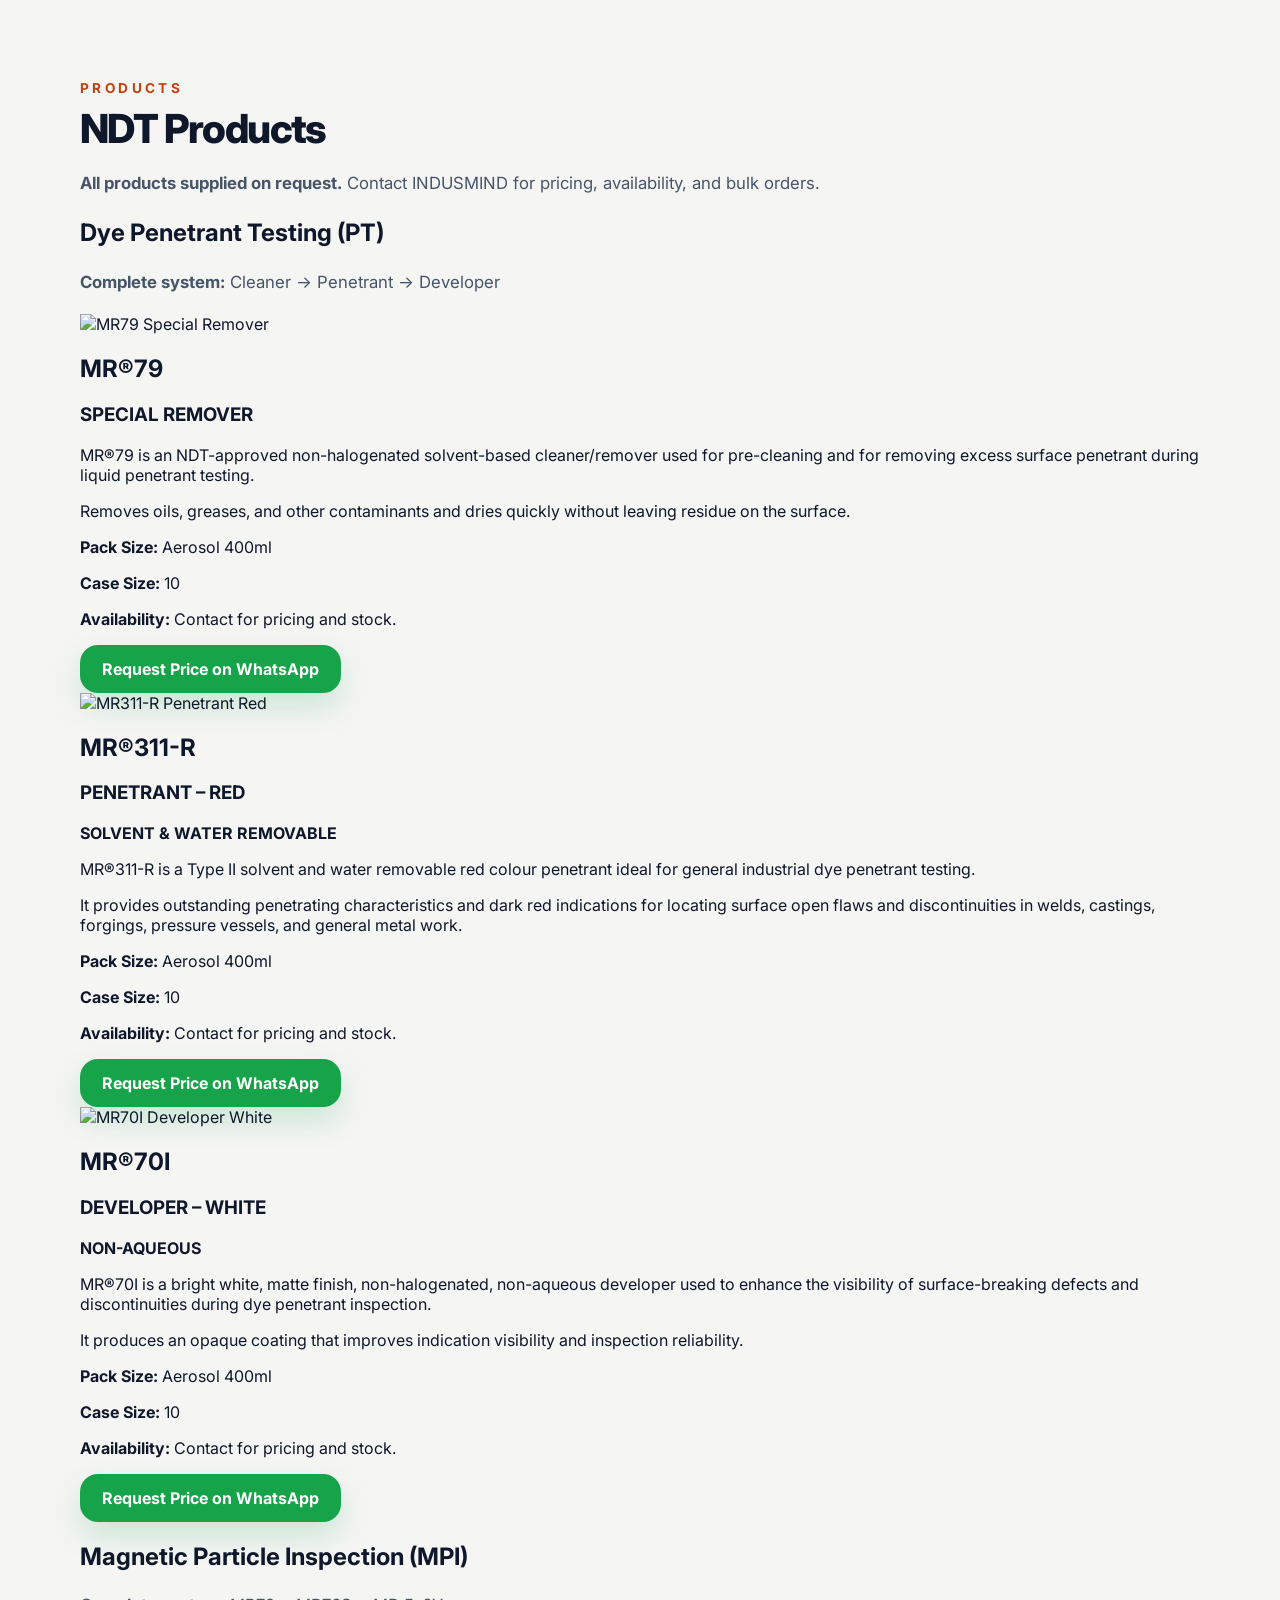
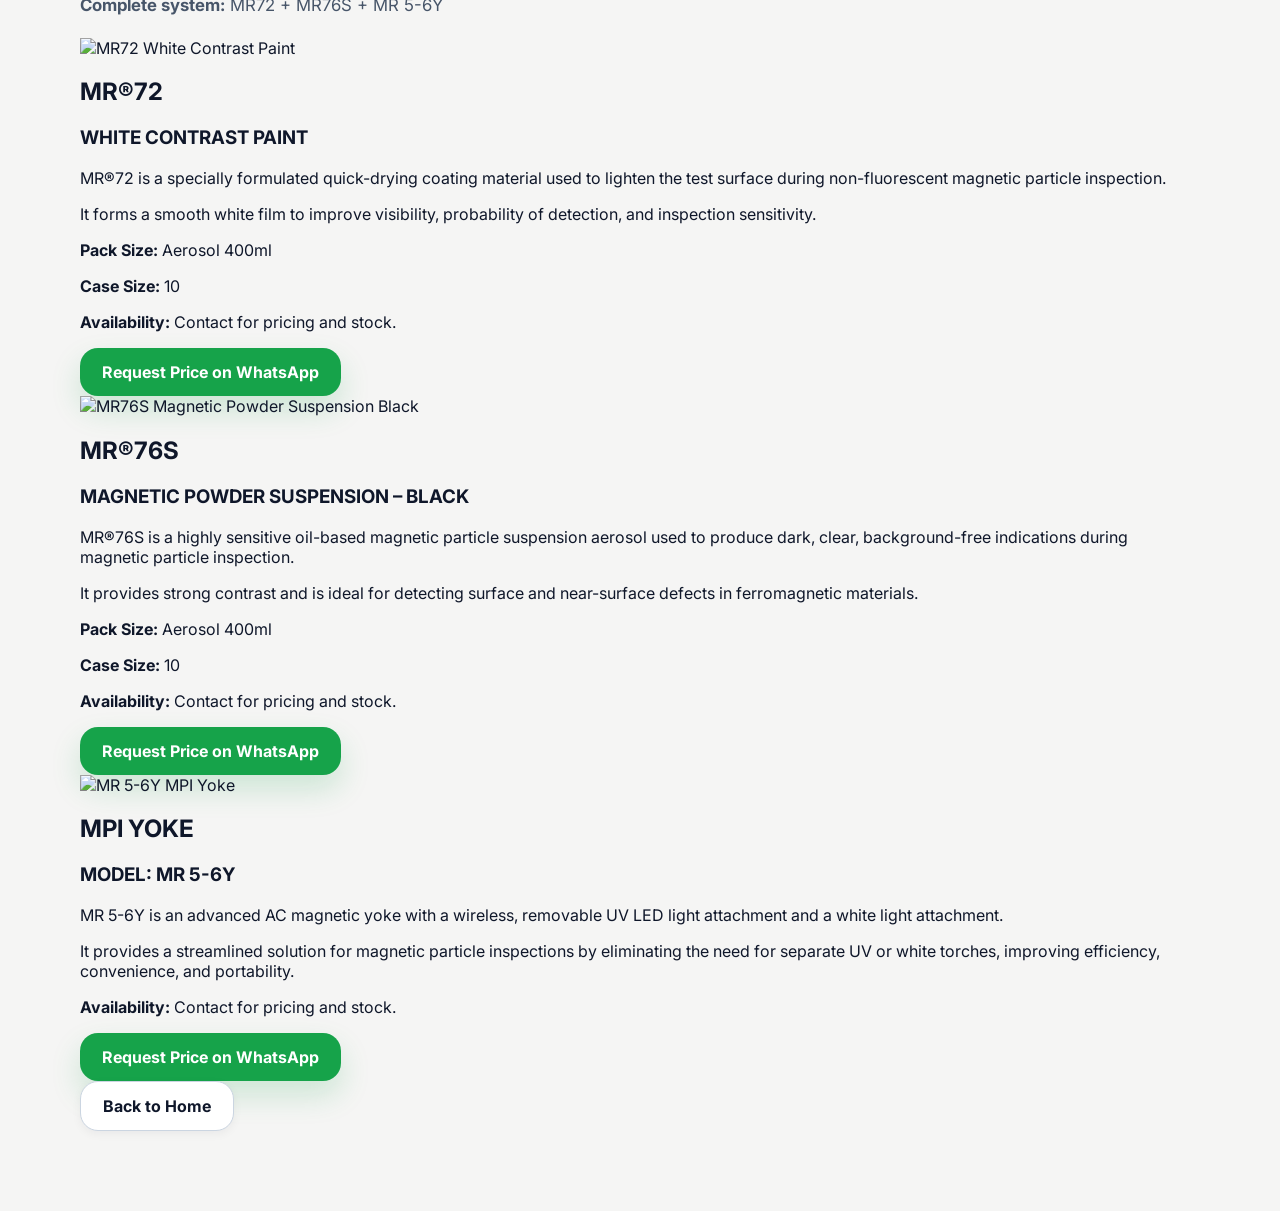
==== ndt.html @ 5190cdd2 "Create ndt.html" ====
<!DOCTYPE html>
<html lang="en">
<head>
  <meta charset="UTF-8">
  <meta name="viewport" content="width=device-width, initial-scale=1.0" />
  <title>NDT Products – INDUSMIND</title>
  <link rel="preconnect" href="https://fonts.googleapis.com">
  <link rel="preconnect" href="https://fonts.gstatic.com" crossorigin>
  <link href="https://fonts.googleapis.com/css2?family=Inter:wght@400;500;600;700;800;900&display=swap" rel="stylesheet">
  <link rel="stylesheet" href="styles.css">
</head>
<body>
  <main class="section">
    <div class="container ndt-page">
      <p class="section-label">Products</p>
      <h1 class="section-title">NDT Products</h1>
      <p class="section-text"><strong>All products supplied on request.</strong> Contact INDUSMIND for pricing, availability, and bulk orders.</p>

      <h2 class="ndt-heading">Dye Penetrant Testing (PT)</h2>
      <p class="section-text"><strong>Complete system:</strong> Cleaner → Penetrant → Developer</p>

      <article class="product-detail">
        <img src="images/mr79.jpg" alt="MR79 Special Remover">
        <div class="product-info">
          <h2>MR®79</h2>
          <h3>SPECIAL REMOVER</h3>
          <p>MR®79 is an NDT-approved non-halogenated solvent-based cleaner/remover used for pre-cleaning and for removing excess surface penetrant during liquid penetrant testing.</p>
          <p>Removes oils, greases, and other contaminants and dries quickly without leaving residue on the surface.</p>
          <p><strong>Pack Size:</strong> Aerosol 400ml</p>
          <p><strong>Case Size:</strong> 10</p>
          <p><strong>Availability:</strong> Contact for pricing and stock.</p>
          <a class="btn btn-whatsapp" href="https://wa.me/27761505173?text=Hi%20I%20want%20a%20quote%20for%20MR79">Request Price on WhatsApp</a>
        </div>
      </article>

      <article class="product-detail">
        <img src="images/mr311-r.jpg" alt="MR311-R Penetrant Red">
        <div class="product-info">
          <h2>MR®311-R</h2>
          <h3>PENETRANT – RED</h3>
          <p><strong>SOLVENT & WATER REMOVABLE</strong></p>
          <p>MR®311-R is a Type II solvent and water removable red colour penetrant ideal for general industrial dye penetrant testing.</p>
          <p>It provides outstanding penetrating characteristics and dark red indications for locating surface open flaws and discontinuities in welds, castings, forgings, pressure vessels, and general metal work.</p>
          <p><strong>Pack Size:</strong> Aerosol 400ml</p>
          <p><strong>Case Size:</strong> 10</p>
          <p><strong>Availability:</strong> Contact for pricing and stock.</p>
          <a class="btn btn-whatsapp" href="https://wa.me/27761505173?text=Hi%20I%20want%20a%20quote%20for%20MR311-R">Request Price on WhatsApp</a>
        </div>
      </article>

      <article class="product-detail">
        <img src="images/mr70i.jpg" alt="MR70I Developer White">
        <div class="product-info">
          <h2>MR®70I</h2>
          <h3>DEVELOPER – WHITE</h3>
          <p><strong>NON-AQUEOUS</strong></p>
          <p>MR®70I is a bright white, matte finish, non-halogenated, non-aqueous developer used to enhance the visibility of surface-breaking defects and discontinuities during dye penetrant inspection.</p>
          <p>It produces an opaque coating that improves indication visibility and inspection reliability.</p>
          <p><strong>Pack Size:</strong> Aerosol 400ml</p>
          <p><strong>Case Size:</strong> 10</p>
          <p><strong>Availability:</strong> Contact for pricing and stock.</p>
          <a class="btn btn-whatsapp" href="https://wa.me/27761505173?text=Hi%20I%20want%20a%20quote%20for%20MR70I">Request Price on WhatsApp</a>
        </div>
      </article>

      <h2 class="ndt-heading">Magnetic Particle Inspection (MPI)</h2>
      <p class="section-text"><strong>Complete system:</strong> MR72 + MR76S + MR 5-6Y</p>

      <article class="product-detail">
        <img src="images/mr72.jpg" alt="MR72 White Contrast Paint">
        <div class="product-info">
          <h2>MR®72</h2>
          <h3>WHITE CONTRAST PAINT</h3>
          <p>MR®72 is a specially formulated quick-drying coating material used to lighten the test surface during non-fluorescent magnetic particle inspection.</p>
          <p>It forms a smooth white film to improve visibility, probability of detection, and inspection sensitivity.</p>
          <p><strong>Pack Size:</strong> Aerosol 400ml</p>
          <p><strong>Case Size:</strong> 10</p>
          <p><strong>Availability:</strong> Contact for pricing and stock.</p>
          <a class="btn btn-whatsapp" href="https://wa.me/27761505173?text=Hi%20I%20want%20a%20quote%20for%20MR72">Request Price on WhatsApp</a>
        </div>
      </article>

      <article class="product-detail">
        <img src="images/mr76s.jpg" alt="MR76S Magnetic Powder Suspension Black">
        <div class="product-info">
          <h2>MR®76S</h2>
          <h3>MAGNETIC POWDER SUSPENSION – BLACK</h3>
          <p>MR®76S is a highly sensitive oil-based magnetic particle suspension aerosol used to produce dark, clear, background-free indications during magnetic particle inspection.</p>
          <p>It provides strong contrast and is ideal for detecting surface and near-surface defects in ferromagnetic materials.</p>
          <p><strong>Pack Size:</strong> Aerosol 400ml</p>
          <p><strong>Case Size:</strong> 10</p>
          <p><strong>Availability:</strong> Contact for pricing and stock.</p>
          <a class="btn btn-whatsapp" href="https://wa.me/27761505173?text=Hi%20I%20want%20a%20quote%20for%20MR76S">Request Price on WhatsApp</a>
        </div>
      </article>

      <article class="product-detail">
        <img src="images/mr5-6y.jpg" alt="MR 5-6Y MPI Yoke">
        <div class="product-info">
          <h2>MPI YOKE</h2>
          <h3>MODEL: MR 5-6Y</h3>
          <p>MR 5-6Y is an advanced AC magnetic yoke with a wireless, removable UV LED light attachment and a white light attachment.</p>
          <p>It provides a streamlined solution for magnetic particle inspections by eliminating the need for separate UV or white torches, improving efficiency, convenience, and portability.</p>
          <p><strong>Availability:</strong> Contact for pricing and stock.</p>
          <a class="btn btn-whatsapp" href="https://wa.me/27761505173?text=Hi%20I%20want%20a%20quote%20for%20MR%205-6Y">Request Price on WhatsApp</a>
        </div>
      </article>

      <div class="back-row">
        <a class="btn btn-secondary" href="index.html">Back to Home</a>
      </div>
    </div>
  </main>
</body>
</html>
---- styles.css ----
* { box-sizing: border-box; }
html { scroll-behavior: smooth; }
body {
  margin: 0;
  font-family: 'Inter', sans-serif;
  color: #0f172a;
  background: #f5f5f4;
}
a { text-decoration: none; }
.container {
  width: min(1120px, calc(100% - 32px));
  margin: 0 auto;
}
.hero {
  position: relative;
  overflow: hidden;
  border-bottom: 1px solid #e2e8f0;
  background: linear-gradient(135deg, #f8fafc 0%, #f1f5f9 35%, #e2e8f0 100%);
}
.grid-bg {
  position: absolute;
  inset: 0;
  opacity: 0.45;
  background-image:
    linear-gradient(to right, rgba(148,163,184,0.14) 1px, transparent 1px),
    linear-gradient(to bottom, rgba(148,163,184,0.10) 1px, transparent 1px);
  background-size: 42px 42px;
}
.glow {
  position: absolute;
  width: 18rem;
  height: 18rem;
  border-radius: 9999px;
  filter: blur(60px);
}
.glow-a { right: 0; top: 0; background: rgba(253, 186, 116, 0.35); }
.glow-b { left: 0; bottom: 0; background: rgba(253, 230, 138, 0.35); }
.hero-inner {
  position: relative;
  display: grid;
  grid-template-columns: 1.15fr 0.85fr;
  gap: 48px;
  align-items: center;
  padding: 88px 0;
}
.brand-row {
  display: flex;
  align-items: center;
  gap: 12px;
  margin-bottom: 20px;
}
.logo-box {
  width: 48px;
  height: 48px;
  border-radius: 14px;
  display: flex;
  align-items: center;
  justify-content: center;
  background: #ea580c;
  color: #fff;
  font-weight: 800;
  box-shadow: 0 12px 30px rgba(234, 88, 12, 0.18);
}
.brand-pill {
  display: inline-flex;
  align-items: center;
  border: 1px solid #fed7aa;
  background: rgba(255,255,255,0.82);
  color: #c2410c;
  border-radius: 999px;
  padding: 8px 14px;
  font-size: 14px;
  font-weight: 700;
  box-shadow: 0 3px 10px rgba(15,23,42,0.05);
}
h1 {
  margin: 0;
  max-width: 760px;
  font-size: clamp(2.5rem, 5vw, 4.1rem);
  line-height: 1.03;
  letter-spacing: -0.04em;
  font-weight: 900;
}
.lead {
  margin-top: 24px;
  max-width: 760px;
  color: #475569;
  font-size: 1.125rem;
  line-height: 1.8;
}
.cta-row {
  display: flex;
  flex-wrap: wrap;
  gap: 14px;
  margin-top: 30px;
}
.btn {
  display: inline-flex;
  align-items: center;
  justify-content: center;
  padding: 14px 22px;
  border-radius: 18px;
  font-weight: 700;
  transition: transform .18s ease, box-shadow .18s ease, background .18s ease;
}
.btn:hover { transform: translateY(-1px); }
.btn-primary {
  background: #ea580c;
  color: #fff;
  box-shadow: 0 14px 30px rgba(234, 88, 12, 0.20);
}
.btn-whatsapp {
  background: #16a34a;
  color: #fff;
  box-shadow: 0 14px 30px rgba(22, 163, 74, 0.18);
}
.btn-secondary {
  border: 1px solid #cbd5e1;
  background: #fff;
  color: #0f172a;
  box-shadow: 0 3px 10px rgba(15,23,42,0.05);
}
.highlight-grid {
  display: grid;
  grid-template-columns: repeat(2, minmax(0,1fr));
  gap: 12px;
  max-width: 720px;
  margin-top: 28px;
}
.highlight-card, .service-card, .content-card, .stack-item, .exp-item {
  border: 1px solid #e2e8f0;
  background: rgba(255,255,255,0.88);
  box-shadow: 0 10px 25px rgba(148, 163, 184, 0.12);
}
.highlight-card {
  border-radius: 18px;
  padding: 14px 16px;
  color: #334155;
  font-size: 0.95rem;
}
.hero-panel .panel {
  border-radius: 28px;
  border: 1px solid #e2e8f0;
  background: rgba(255,255,255,0.90);
  padding: 24px;
  box-shadow: 0 24px 50px rgba(148, 163, 184, 0.25);
}
.panel {
  border-radius: 22px;
}
.panel-top {
  display: flex;
  gap: 16px;
  align-items: start;
  justify-content: space-between;
}
.eyebrow {
  margin: 0;
  color: #c2410c;
  text-transform: uppercase;
  letter-spacing: 0.3em;
  font-size: 12px;
  font-weight: 700;
}
.panel h2, .section-title {
  margin: 10px 0 0 0;
  color: #0f172a;
}
.panel h2 { font-size: 1.7rem; }
.tag {
  white-space: nowrap;
  border-radius: 16px;
  border: 1px solid #fed7aa;
  background: #fff7ed;
  color: #c2410c;
  padding: 10px 12px;
  font-size: 0.9rem;
  font-weight: 700;
}
.support-list {
  display: grid;
  gap: 12px;
  margin-top: 22px;
}
.list-item {
  display: flex;
  gap: 12px;
  align-items: center;
  border-radius: 18px;
  border: 1px solid #e2e8f0;
  background: #fff;
  padding: 14px 16px;
  color: #334155;
  box-shadow: 0 4px 14px rgba(148, 163, 184, 0.12);
}
.dot {
  width: 10px;
  height: 10px;
  border-radius: 999px;
  background: #f97316;
  flex: 0 0 auto;
}
.contact-card, .contact-panel {
  margin-top: 24px;
  border-radius: 18px;
  border: 1px solid #fed7aa;
  background: linear-gradient(to right, #fff7ed, #fffbeb);
  padding: 20px;
}
.contact-name {
  margin: 10px 0 0 0;
  font-size: 1.3rem;
  font-weight: 800;
}
.contact-role {
  margin: 6px 0 0 0;
  color: #475569;
}
.contact-link, .contact-email {
  display: block;
}
.contact-link {
  margin-top: 12px;
  color: #0f172a;
  font-size: 1.1rem;
  font-weight: 800;
}
.contact-email {
  margin-top: 8px;
  color: #334155;
  text-decoration: underline;
  text-underline-offset: 4px;
}

.section { padding: 80px 0; }
.section-alt {
  border-top: 1px solid #e2e8f0;
  border-bottom: 1px solid #e2e8f0;
  background: #f8fafc;
}
.section-label {
  margin: 0;
  color: #c2410c;
  font-size: 0.85rem;
  font-weight: 700;
  letter-spacing: 0.25em;
  text-transform: uppercase;
}
.section-title {
  font-size: clamp(2rem, 4vw, 2.5rem);
  line-height: 1.15;
  font-weight: 800;
}
.section-title.smaller { font-size: clamp(1.75rem, 3vw, 2.25rem); }
.section-text {
  margin-top: 16px;
  color: #475569;
  font-size: 1.05rem;
  line-height: 1.8;
}
.card-grid {
  display: grid;
  grid-template-columns: repeat(3, minmax(0,1fr));
  gap: 20px;
  margin-top: 40px;
}
.service-card {
  border-radius: 26px;
  padding: 24px;
  transition: transform .18s ease, border-color .18s ease, box-shadow .18s ease;
}
.service-card:hover {
  transform: translateY(-4px);
  border-color: #fdba74;
  box-shadow: 0 18px 35px rgba(148, 163, 184, 0.18);
}
.icon {
  width: 56px;
  height: 56px;
  border-radius: 18px;
  display: inline-flex;
  align-items: center;
  justify-content: center;
  background: #fff7ed;
  font-size: 1.8rem;
  box-shadow: 0 4px 14px rgba(148, 163, 184, 0.12);
}
.service-card h3 {
  margin: 16px 0 0 0;
  font-size: 1.2rem;
}
.service-card p {
  margin-top: 12px;
  color: #475569;
  line-height: 1.7;
}
.two-col {
  display: grid;
  grid-template-columns: 1fr 1fr;
  gap: 40px;
}
.wide-left {
  grid-template-columns: 1.1fr 0.9fr;
}
.content-card {
  border-radius: 30px;
  padding: 32px;
}
.stack-list, .experience-grid {
  display: grid;
  gap: 14px;
}
.stack-item, .exp-item {
  border-radius: 22px;
  padding: 18px 20px;
  color: #334155;
}
.contact-form {
  display: grid;
  gap: 14px;
  margin-top: 22px;
}
.contact-form input,
.contact-form textarea {
  width: 100%;
  border-radius: 18px;
  border: 1px solid #cbd5e1;
  background: #fff;
  padding: 14px 16px;
  font: inherit;
  color: #0f172a;
}
.contact-form input:focus,
.contact-form textarea:focus {
  outline: none;
  border-color: #fb923c;
  box-shadow: 0 0 0 4px rgba(251, 146, 60, 0.12);
}
.contact-details {
  margin-top: 22px;
  color: #1f2937;
}
.contact-details p { margin: 8px 0; }

.footer {
  border-top: 1px solid #e2e8f0;
  background: #fff;
}
.footer-inner {
  display: flex;
  justify-content: space-between;
  gap: 16px;
  padding: 28px 0;
  color: #64748b;
  font-size: 0.95rem;
}

@media (max-width: 1024px) {
  .hero-inner,
  .two-col,
  .wide-left,
  .card-grid {
    grid-template-columns: 1fr 1fr;
  }
  .card-grid { grid-template-columns: repeat(2, minmax(0,1fr)); }
}

@media (max-width: 768px) {
  .hero-inner,
  .two-col,
  .wide-left,
  .card-grid,
  .highlight-grid {
    grid-template-columns: 1fr;
  }
  .hero-inner { padding: 64px 0; }
  .panel-top,
  .footer-inner {
    flex-direction: column;
    align-items: flex-start;
  }
  .brand-row {
    align-items: flex-start;
    flex-direction: column;
  }
}
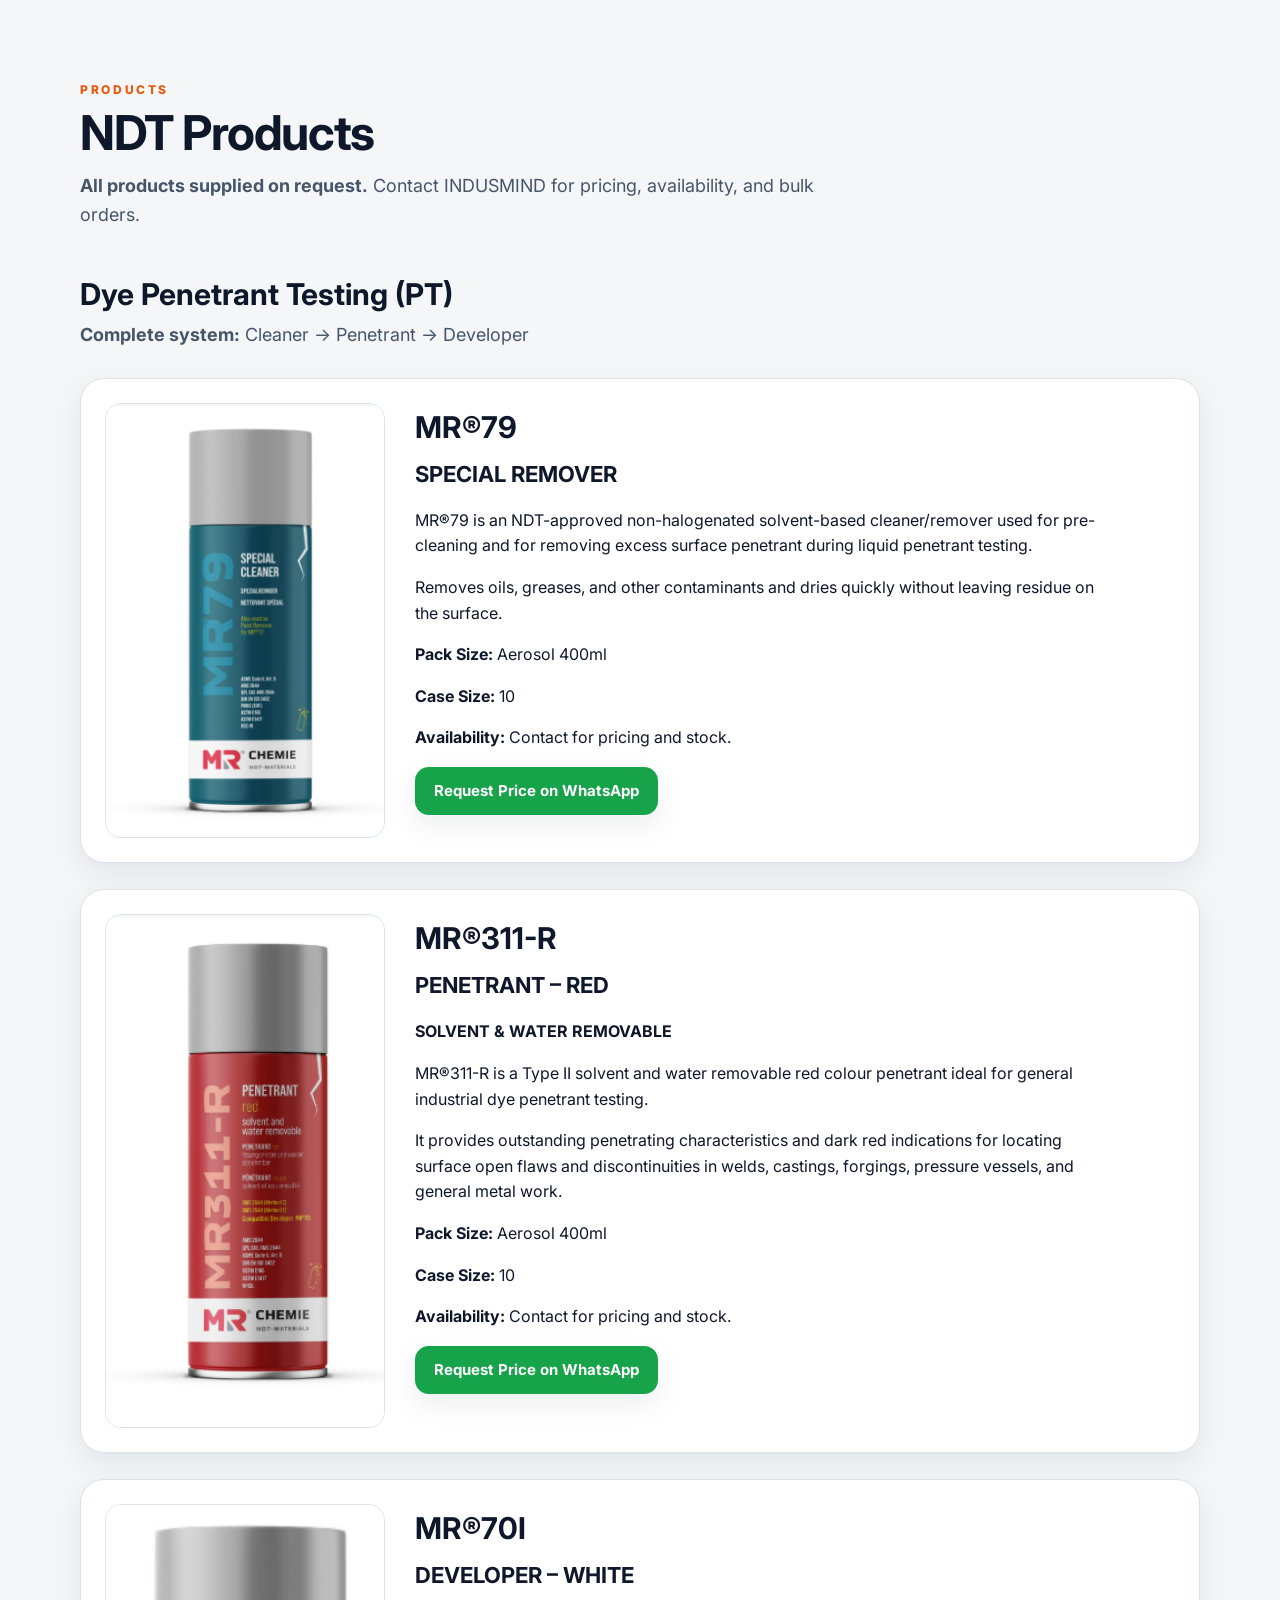
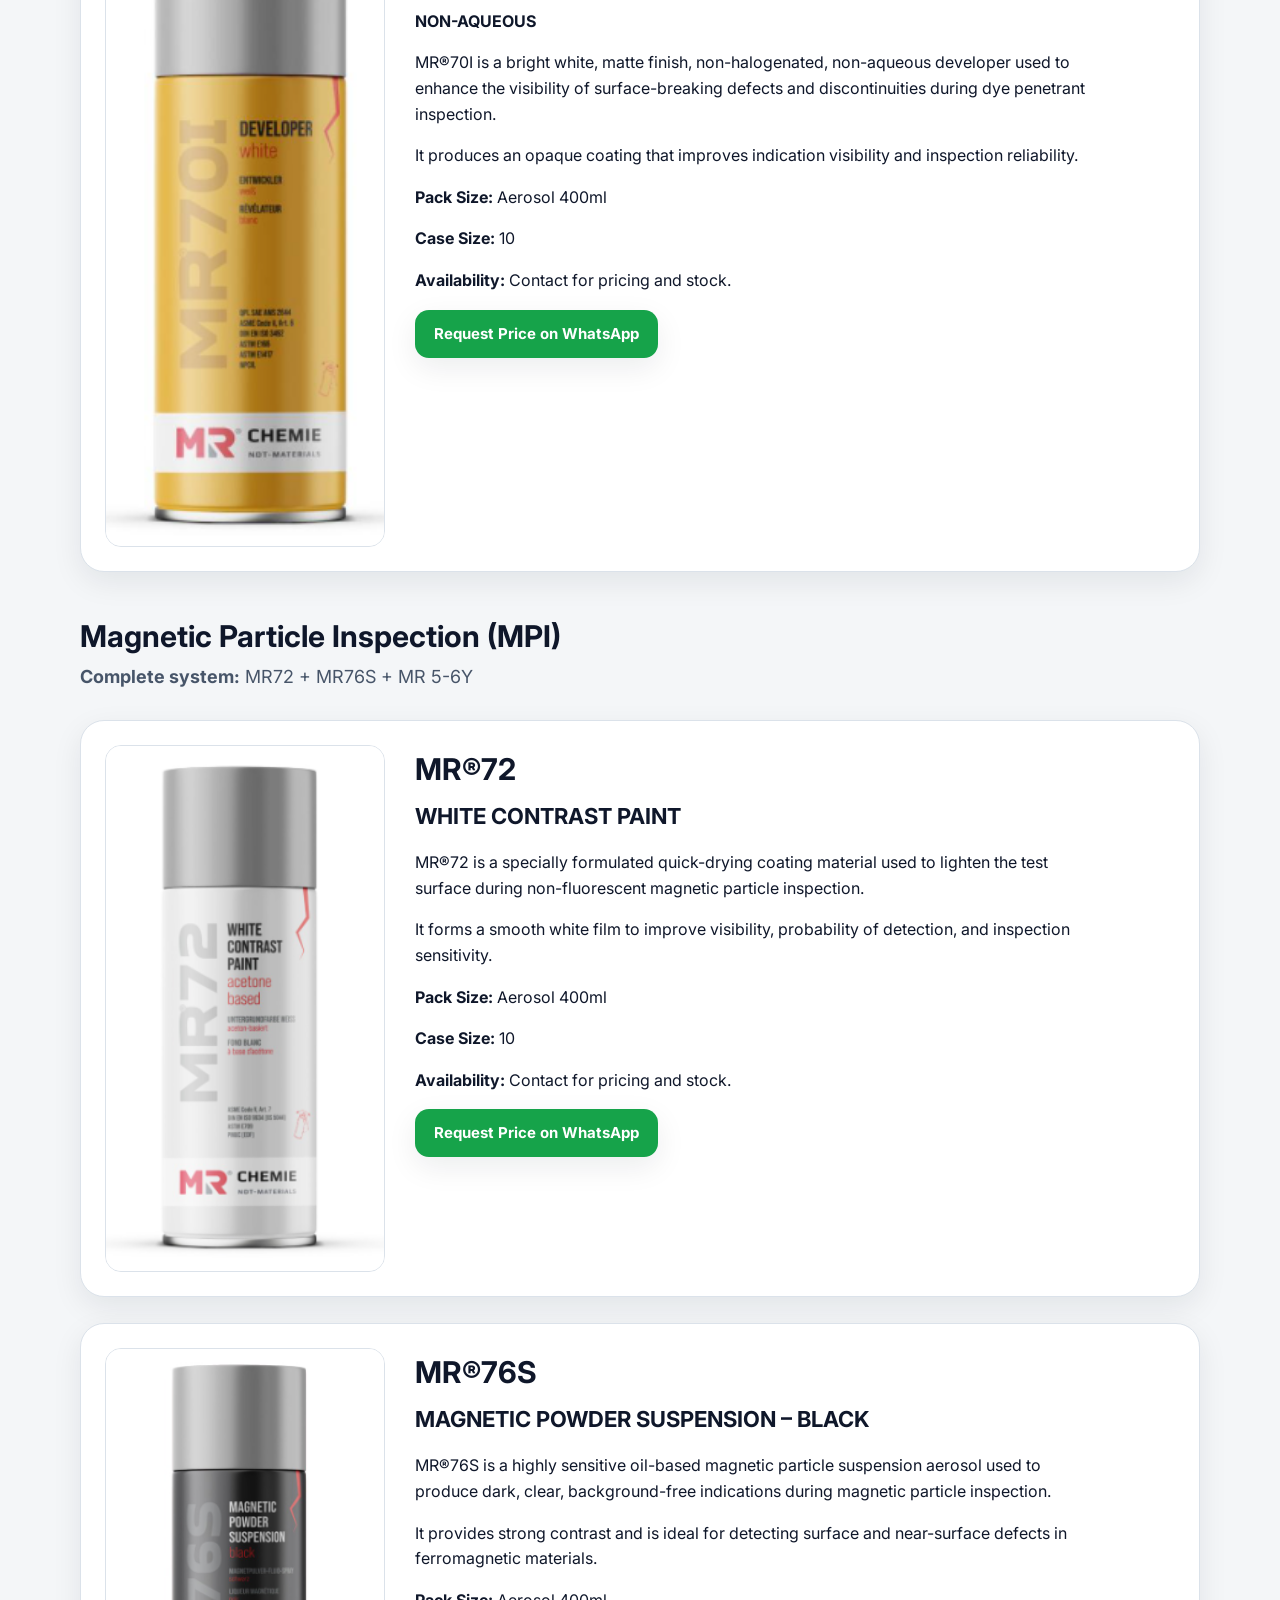
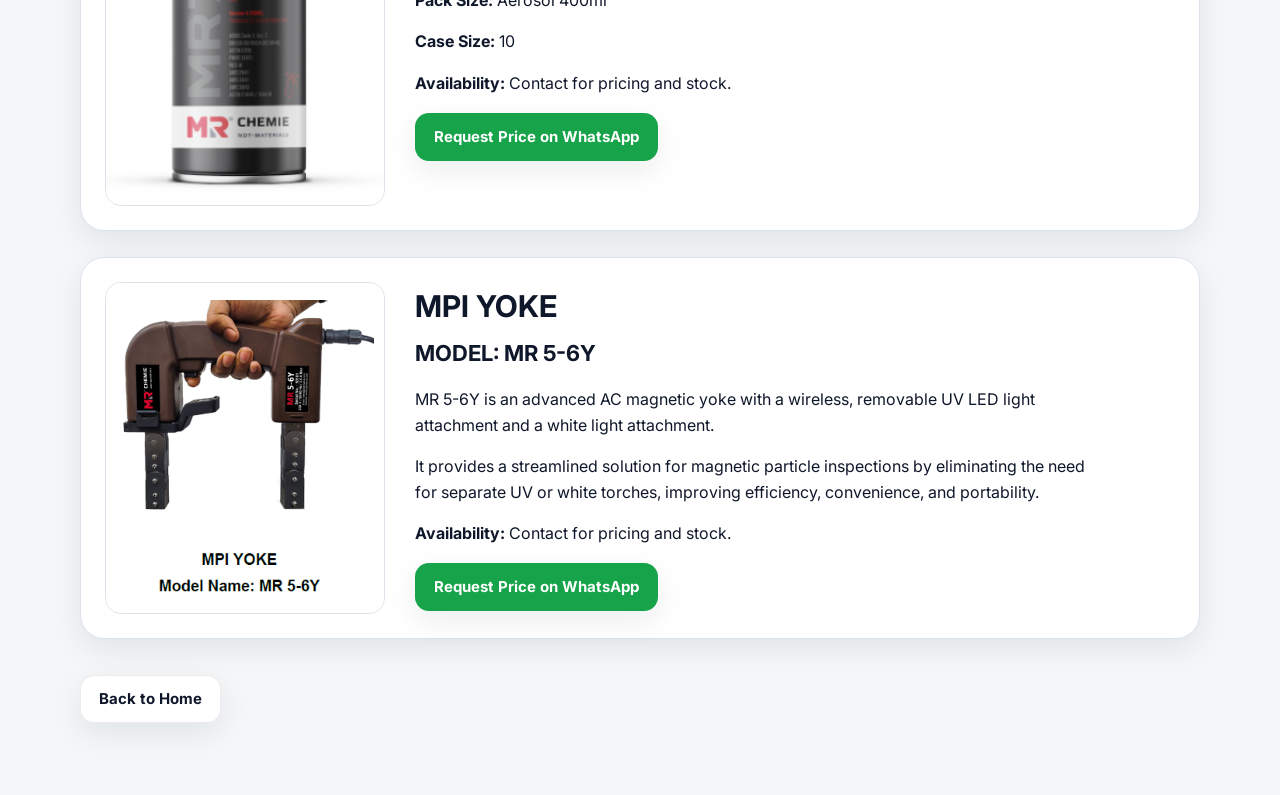
==== commit 4e44a0de: "Fix image paths" ====
--- a/ndt.html
+++ b/ndt.html
@@ -20,7 +20,7 @@
       <p class="section-text"><strong>Complete system:</strong> Cleaner → Penetrant → Developer</p>
 
       <article class="product-detail">
-        <img src="images/mr79.jpg" alt="MR79 Special Remover">
+        <img src="mr79.jpg" alt="MR79 Special Remover">
         <div class="product-info">
           <h2>MR®79</h2>
           <h3>SPECIAL REMOVER</h3>
@@ -34,7 +34,7 @@
       </article>
 
       <article class="product-detail">
-        <img src="images/mr311-r.jpg" alt="MR311-R Penetrant Red">
+        <img src="mr311-r.jpg" alt="MR311-R Penetrant Red">
         <div class="product-info">
           <h2>MR®311-R</h2>
           <h3>PENETRANT – RED</h3>
@@ -49,7 +49,7 @@
       </article>
 
       <article class="product-detail">
-        <img src="images/mr70i.jpg" alt="MR70I Developer White">
+        <img src="mr70i.jpg" alt="MR70I Developer White">
         <div class="product-info">
           <h2>MR®70I</h2>
           <h3>DEVELOPER – WHITE</h3>
@@ -67,7 +67,7 @@
       <p class="section-text"><strong>Complete system:</strong> MR72 + MR76S + MR 5-6Y</p>
 
       <article class="product-detail">
-        <img src="images/mr72.jpg" alt="MR72 White Contrast Paint">
+        <img src="mr72.jpg" alt="MR72 White Contrast Paint">
         <div class="product-info">
           <h2>MR®72</h2>
           <h3>WHITE CONTRAST PAINT</h3>
@@ -81,7 +81,7 @@
       </article>
 
       <article class="product-detail">
-        <img src="images/mr76s.jpg" alt="MR76S Magnetic Powder Suspension Black">
+        <img src="mr76s.jpg" alt="MR76S Magnetic Powder Suspension Black">
         <div class="product-info">
           <h2>MR®76S</h2>
           <h3>MAGNETIC POWDER SUSPENSION – BLACK</h3>
@@ -95,7 +95,7 @@
       </article>
 
       <article class="product-detail">
-        <img src="images/mr5-6y.jpg" alt="MR 5-6Y MPI Yoke">
+        <img src="mr5-6y.jpg" alt="MR 5-6Y MPI Yoke">
         <div class="product-info">
           <h2>MPI YOKE</h2>
           <h3>MODEL: MR 5-6Y</h3>
--- a/styles.css
+++ b/styles.css
@@ -1,386 +1,500 @@
-* { box-sizing: border-box; }
-html { scroll-behavior: smooth; }
+:root {
+  --bg: #f4f6f8;
+  --surface: #ffffff;
+  --surface-soft: #f8fafc;
+  --text: #0f172a;
+  --muted: #475569;
+  --line: #dbe2ea;
+  --primary: #ea580c;
+  --primary-dark: #c2410c;
+  --green: #16a34a;
+  --green-dark: #15803d;
+  --shadow: 0 10px 30px rgba(15, 23, 42, 0.08);
+  --radius: 22px;
+}
+
+* {
+  box-sizing: border-box;
+}
+
+html {
+  scroll-behavior: smooth;
+}
+
 body {
   margin: 0;
-  font-family: 'Inter', sans-serif;
-  color: #0f172a;
-  background: #f5f5f4;
-}
-a { text-decoration: none; }
+  font-family: "Inter", sans-serif;
+  background: var(--bg);
+  color: var(--text);
+  line-height: 1.6;
+}
+
+img {
+  max-width: 100%;
+  display: block;
+}
+
+a {
+  color: inherit;
+  text-decoration: none;
+}
+
 .container {
   width: min(1120px, calc(100% - 32px));
   margin: 0 auto;
 }
+
 .hero {
   position: relative;
+  min-height: 100vh;
+  padding: 38px 0 56px;
+  background: url("images/hero-bg.jpg") center center / cover no-repeat;
   overflow: hidden;
-  border-bottom: 1px solid #e2e8f0;
-  background: linear-gradient(135deg, #f8fafc 0%, #f1f5f9 35%, #e2e8f0 100%);
-}
-.grid-bg {
+}
+
+.hero-overlay {
   position: absolute;
   inset: 0;
-  opacity: 0.45;
-  background-image:
-    linear-gradient(to right, rgba(148,163,184,0.14) 1px, transparent 1px),
-    linear-gradient(to bottom, rgba(148,163,184,0.10) 1px, transparent 1px);
-  background-size: 42px 42px;
-}
-.glow {
-  position: absolute;
-  width: 18rem;
-  height: 18rem;
-  border-radius: 9999px;
-  filter: blur(60px);
-}
-.glow-a { right: 0; top: 0; background: rgba(253, 186, 116, 0.35); }
-.glow-b { left: 0; bottom: 0; background: rgba(253, 230, 138, 0.35); }
+  background:
+    linear-gradient(90deg, rgba(7, 10, 16, 0.78) 0%, rgba(7, 10, 16, 0.62) 42%, rgba(7, 10, 16, 0.38) 100%);
+  z-index: 1;
+}
+
 .hero-inner {
   position: relative;
-  display: grid;
-  grid-template-columns: 1.15fr 0.85fr;
-  gap: 48px;
-  align-items: center;
-  padding: 88px 0;
-}
+  z-index: 2;
+  display: grid;
+  grid-template-columns: 1.2fr 0.9fr;
+  gap: 38px;
+  align-items: start;
+}
+
+.hero-copy {
+  max-width: 700px;
+  color: #fff;
+}
+
 .brand-row {
   display: flex;
   align-items: center;
   gap: 12px;
-  margin-bottom: 20px;
-}
+  margin-bottom: 22px;
+}
+
 .logo-box {
-  width: 48px;
-  height: 48px;
+  width: 44px;
+  height: 44px;
+  display: grid;
+  place-items: center;
   border-radius: 14px;
-  display: flex;
-  align-items: center;
-  justify-content: center;
-  background: #ea580c;
+  background: var(--primary);
   color: #fff;
   font-weight: 800;
-  box-shadow: 0 12px 30px rgba(234, 88, 12, 0.18);
-}
+}
+
 .brand-pill {
-  display: inline-flex;
-  align-items: center;
-  border: 1px solid #fed7aa;
-  background: rgba(255,255,255,0.82);
-  color: #c2410c;
+  border: 1px solid rgba(255,255,255,0.35);
+  background: rgba(255,255,255,0.14);
+  color: #fff;
+  padding: 10px 16px;
   border-radius: 999px;
-  padding: 8px 14px;
   font-size: 14px;
-  font-weight: 700;
-  box-shadow: 0 3px 10px rgba(15,23,42,0.05);
-}
-h1 {
-  margin: 0;
-  max-width: 760px;
-  font-size: clamp(2.5rem, 5vw, 4.1rem);
-  line-height: 1.03;
+  font-weight: 600;
+  backdrop-filter: blur(10px);
+}
+
+.hero h1 {
+  margin: 0 0 18px;
+  font-size: clamp(42px, 6vw, 82px);
+  line-height: 0.96;
+  font-weight: 900;
   letter-spacing: -0.04em;
-  font-weight: 900;
-}
+  max-width: 780px;
+  text-shadow: 0 2px 18px rgba(0,0,0,0.32);
+}
+
 .lead {
-  margin-top: 24px;
-  max-width: 760px;
-  color: #475569;
-  font-size: 1.125rem;
-  line-height: 1.8;
-}
-.cta-row {
+  max-width: 700px;
+  font-size: 20px;
+  color: rgba(255,255,255,0.92);
+  margin-bottom: 26px;
+}
+
+.cta-row,
+.product-button-row {
   display: flex;
   flex-wrap: wrap;
-  gap: 14px;
-  margin-top: 30px;
-}
+  gap: 12px;
+}
+
+.product-button-row {
+  margin-top: 12px;
+  margin-bottom: 28px;
+}
+
 .btn {
   display: inline-flex;
   align-items: center;
   justify-content: center;
-  padding: 14px 22px;
+  min-height: 48px;
+  padding: 0 18px;
+  border-radius: 14px;
+  font-weight: 700;
+  font-size: 15px;
+  border: 1px solid transparent;
+  box-shadow: var(--shadow);
+  transition: 0.2s ease;
+}
+
+.btn:hover {
+  transform: translateY(-1px);
+}
+
+.btn-primary {
+  background: var(--primary);
+  color: #fff;
+}
+
+.btn-primary:hover {
+  background: var(--primary-dark);
+}
+
+.btn-whatsapp {
+  background: var(--green);
+  color: #fff;
+}
+
+.btn-whatsapp:hover {
+  background: var(--green-dark);
+}
+
+.btn-secondary {
+  background: rgba(255,255,255,0.92);
+  color: var(--text);
+  border-color: rgba(15,23,42,0.08);
+}
+
+.highlight-grid {
+  display: grid;
+  grid-template-columns: repeat(2, minmax(0, 1fr));
+  gap: 14px;
+  max-width: 680px;
+}
+
+.highlight-card {
+  background: rgba(255,255,255,0.14);
+  border: 1px solid rgba(255,255,255,0.18);
+  color: #fff;
+  padding: 16px 18px;
   border-radius: 18px;
-  font-weight: 700;
-  transition: transform .18s ease, box-shadow .18s ease, background .18s ease;
-}
-.btn:hover { transform: translateY(-1px); }
-.btn-primary {
-  background: #ea580c;
-  color: #fff;
-  box-shadow: 0 14px 30px rgba(234, 88, 12, 0.20);
-}
-.btn-whatsapp {
-  background: #16a34a;
-  color: #fff;
-  box-shadow: 0 14px 30px rgba(22, 163, 74, 0.18);
-}
-.btn-secondary {
-  border: 1px solid #cbd5e1;
-  background: #fff;
-  color: #0f172a;
-  box-shadow: 0 3px 10px rgba(15,23,42,0.05);
-}
-.highlight-grid {
-  display: grid;
-  grid-template-columns: repeat(2, minmax(0,1fr));
-  gap: 12px;
-  max-width: 720px;
-  margin-top: 28px;
-}
-.highlight-card, .service-card, .content-card, .stack-item, .exp-item {
-  border: 1px solid #e2e8f0;
-  background: rgba(255,255,255,0.88);
-  box-shadow: 0 10px 25px rgba(148, 163, 184, 0.12);
-}
-.highlight-card {
-  border-radius: 18px;
-  padding: 14px 16px;
-  color: #334155;
-  font-size: 0.95rem;
-}
+  backdrop-filter: blur(10px);
+  font-weight: 600;
+}
+
 .hero-panel .panel {
+  background: rgba(255,255,255,0.92);
+  backdrop-filter: blur(10px);
+  border: 1px solid rgba(255,255,255,0.5);
   border-radius: 28px;
-  border: 1px solid #e2e8f0;
-  background: rgba(255,255,255,0.90);
-  padding: 24px;
-  box-shadow: 0 24px 50px rgba(148, 163, 184, 0.25);
-}
-.panel {
-  border-radius: 22px;
-}
+  padding: 20px;
+  box-shadow: var(--shadow);
+}
+
 .panel-top {
   display: flex;
+  justify-content: space-between;
+  align-items: start;
   gap: 16px;
-  align-items: start;
-  justify-content: space-between;
-}
+  margin-bottom: 18px;
+}
+
 .eyebrow {
+  margin: 0 0 8px;
+  color: var(--primary);
+  font-weight: 800;
+  font-size: 12px;
+  letter-spacing: 0.28em;
+  text-transform: uppercase;
+}
+
+.panel-top h2 {
   margin: 0;
-  color: #c2410c;
-  text-transform: uppercase;
-  letter-spacing: 0.3em;
-  font-size: 12px;
+  font-size: 24px;
+  line-height: 1.15;
+}
+
+.tag {
+  border: 1px solid rgba(234,88,12,0.35);
+  color: var(--primary);
+  background: rgba(234,88,12,0.08);
+  padding: 10px 14px;
+  border-radius: 999px;
+  font-size: 14px;
   font-weight: 700;
-}
-.panel h2, .section-title {
-  margin: 10px 0 0 0;
-  color: #0f172a;
-}
-.panel h2 { font-size: 1.7rem; }
-.tag {
   white-space: nowrap;
-  border-radius: 16px;
-  border: 1px solid #fed7aa;
-  background: #fff7ed;
-  color: #c2410c;
-  padding: 10px 12px;
-  font-size: 0.9rem;
-  font-weight: 700;
-}
+}
+
 .support-list {
   display: grid;
   gap: 12px;
-  margin-top: 22px;
-}
+  margin-bottom: 16px;
+}
+
 .list-item {
   display: flex;
+  align-items: center;
   gap: 12px;
-  align-items: center;
-  border-radius: 18px;
-  border: 1px solid #e2e8f0;
+  padding: 14px 16px;
+  border: 1px solid var(--line);
+  border-radius: 16px;
   background: #fff;
-  padding: 14px 16px;
   color: #334155;
-  box-shadow: 0 4px 14px rgba(148, 163, 184, 0.12);
-}
+  font-weight: 500;
+}
+
 .dot {
-  width: 10px;
-  height: 10px;
-  border-radius: 999px;
-  background: #f97316;
+  width: 8px;
+  height: 8px;
+  border-radius: 50%;
+  background: var(--primary);
   flex: 0 0 auto;
 }
-.contact-card, .contact-panel {
-  margin-top: 24px;
-  border-radius: 18px;
-  border: 1px solid #fed7aa;
-  background: linear-gradient(to right, #fff7ed, #fffbeb);
-  padding: 20px;
-}
+
+.contact-card {
+  padding: 18px 16px;
+  border-radius: 20px;
+  border: 1px solid rgba(234,88,12,0.25);
+  background: #fff7ed;
+}
+
 .contact-name {
-  margin: 10px 0 0 0;
-  font-size: 1.3rem;
+  margin: 0 0 4px;
+  font-size: 16px;
   font-weight: 800;
 }
+
 .contact-role {
-  margin: 6px 0 0 0;
-  color: #475569;
-}
-.contact-link, .contact-email {
+  margin: 0 0 10px;
+  color: var(--muted);
+}
+
+.contact-link,
+.contact-email {
   display: block;
-}
-.contact-link {
-  margin-top: 12px;
-  color: #0f172a;
-  font-size: 1.1rem;
+  font-weight: 700;
+  margin-top: 6px;
+}
+
+.section {
+  padding: 72px 0;
+}
+
+.section-alt {
+  background: #eef2f6;
+}
+
+.section-label {
+  margin: 0 0 10px;
+  color: var(--primary);
+  text-transform: uppercase;
+  letter-spacing: 0.22em;
+  font-size: 12px;
   font-weight: 800;
 }
-.contact-email {
-  margin-top: 8px;
-  color: #334155;
-  text-decoration: underline;
-  text-underline-offset: 4px;
-}
-
-.section { padding: 80px 0; }
-.section-alt {
-  border-top: 1px solid #e2e8f0;
-  border-bottom: 1px solid #e2e8f0;
-  background: #f8fafc;
-}
-.section-label {
+
+.section-title {
+  margin: 0 0 14px;
+  font-size: clamp(30px, 4vw, 48px);
+  line-height: 1.02;
+  letter-spacing: -0.03em;
+}
+
+.section-title.smaller {
+  font-size: clamp(26px, 3vw, 36px);
+}
+
+.section-text {
+  margin: 0 0 28px;
+  max-width: 760px;
+  color: var(--muted);
+  font-size: 18px;
+}
+
+.card-grid {
+  display: grid;
+  grid-template-columns: repeat(3, minmax(0, 1fr));
+  gap: 18px;
+}
+
+.service-card,
+.content-card,
+.contact-panel {
+  background: var(--surface);
+  border: 1px solid var(--line);
+  border-radius: 24px;
+  padding: 24px;
+  box-shadow: var(--shadow);
+}
+
+.service-card h3 {
+  margin: 0 0 8px;
+  font-size: 20px;
+}
+
+.service-card p {
   margin: 0;
-  color: #c2410c;
-  font-size: 0.85rem;
-  font-weight: 700;
-  letter-spacing: 0.25em;
-  text-transform: uppercase;
-}
-.section-title {
-  font-size: clamp(2rem, 4vw, 2.5rem);
-  line-height: 1.15;
-  font-weight: 800;
-}
-.section-title.smaller { font-size: clamp(1.75rem, 3vw, 2.25rem); }
-.section-text {
-  margin-top: 16px;
-  color: #475569;
-  font-size: 1.05rem;
-  line-height: 1.8;
-}
-.card-grid {
-  display: grid;
-  grid-template-columns: repeat(3, minmax(0,1fr));
-  gap: 20px;
-  margin-top: 40px;
-}
-.service-card {
-  border-radius: 26px;
-  padding: 24px;
-  transition: transform .18s ease, border-color .18s ease, box-shadow .18s ease;
-}
-.service-card:hover {
-  transform: translateY(-4px);
-  border-color: #fdba74;
-  box-shadow: 0 18px 35px rgba(148, 163, 184, 0.18);
-}
+  color: var(--muted);
+}
+
 .icon {
-  width: 56px;
-  height: 56px;
-  border-radius: 18px;
-  display: inline-flex;
-  align-items: center;
-  justify-content: center;
-  background: #fff7ed;
-  font-size: 1.8rem;
-  box-shadow: 0 4px 14px rgba(148, 163, 184, 0.12);
-}
-.service-card h3 {
-  margin: 16px 0 0 0;
-  font-size: 1.2rem;
-}
-.service-card p {
-  margin-top: 12px;
-  color: #475569;
-  line-height: 1.7;
-}
+  font-size: 26px;
+  margin-bottom: 12px;
+}
+
 .two-col {
   display: grid;
   grid-template-columns: 1fr 1fr;
-  gap: 40px;
-}
-.wide-left {
-  grid-template-columns: 1.1fr 0.9fr;
-}
-.content-card {
-  border-radius: 30px;
-  padding: 32px;
-}
-.stack-list, .experience-grid {
+  gap: 24px;
+}
+
+.stack-list,
+.experience-grid {
   display: grid;
   gap: 14px;
 }
-.stack-item, .exp-item {
-  border-radius: 22px;
+
+.stack-item,
+.exp-item {
+  background: var(--surface);
+  border: 1px solid var(--line);
+  border-radius: 20px;
   padding: 18px 20px;
-  color: #334155;
-}
+  box-shadow: var(--shadow);
+  font-weight: 600;
+}
+
 .contact-form {
   display: grid;
   gap: 14px;
-  margin-top: 22px;
-}
+  margin-top: 18px;
+}
+
 .contact-form input,
 .contact-form textarea {
   width: 100%;
-  border-radius: 18px;
-  border: 1px solid #cbd5e1;
-  background: #fff;
+  border: 1px solid var(--line);
+  border-radius: 16px;
   padding: 14px 16px;
   font: inherit;
-  color: #0f172a;
-}
-.contact-form input:focus,
-.contact-form textarea:focus {
-  outline: none;
-  border-color: #fb923c;
-  box-shadow: 0 0 0 4px rgba(251, 146, 60, 0.12);
-}
+  background: #fff;
+}
+
 .contact-details {
-  margin-top: 22px;
-  color: #1f2937;
-}
-.contact-details p { margin: 8px 0; }
+  margin-top: 18px;
+  color: var(--muted);
+}
 
 .footer {
-  border-top: 1px solid #e2e8f0;
-  background: #fff;
-}
+  background: #0f172a;
+  color: rgba(255,255,255,0.82);
+  padding: 28px 0;
+}
+
 .footer-inner {
   display: flex;
   justify-content: space-between;
-  gap: 16px;
-  padding: 28px 0;
-  color: #64748b;
-  font-size: 0.95rem;
-}
-
-@media (max-width: 1024px) {
+  gap: 12px;
+  flex-wrap: wrap;
+}
+
+.ndt-page {
+  padding-top: 8px;
+}
+
+.ndt-heading {
+  margin-top: 48px;
+  margin-bottom: 10px;
+  font-size: 30px;
+  line-height: 1.1;
+}
+
+.product-detail {
+  display: flex;
+  flex-wrap: wrap;
+  gap: 30px;
+  margin-top: 26px;
+  padding: 24px;
+  background: var(--surface);
+  border: 1px solid var(--line);
+  border-radius: 24px;
+  box-shadow: var(--shadow);
+  align-items: flex-start;
+}
+
+.product-detail img {
+  width: 280px;
+  max-width: 100%;
+  border-radius: 16px;
+  object-fit: cover;
+  background: #fff;
+  border: 1px solid var(--line);
+}
+
+.product-info {
+  flex: 1 1 320px;
+  max-width: 680px;
+}
+
+.product-info h2 {
+  margin: 0 0 6px;
+  font-size: 30px;
+}
+
+.product-info h3 {
+  margin: 0 0 14px;
+  font-size: 22px;
+}
+
+.back-row {
+  margin-top: 36px;
+}
+
+@media (max-width: 980px) {
   .hero-inner,
   .two-col,
-  .wide-left,
   .card-grid {
-    grid-template-columns: 1fr 1fr;
-  }
-  .card-grid { grid-template-columns: repeat(2, minmax(0,1fr)); }
-}
-
-@media (max-width: 768px) {
-  .hero-inner,
-  .two-col,
-  .wide-left,
-  .card-grid,
+    grid-template-columns: 1fr;
+  }
+
+  .hero {
+    min-height: auto;
+    padding: 28px 0 40px;
+  }
+
+  .hero h1 {
+    font-size: clamp(38px, 10vw, 64px);
+  }
+}
+
+@media (max-width: 640px) {
+  .container {
+    width: min(100% - 20px, 1120px);
+  }
+
+  .brand-row {
+    flex-direction: column;
+    align-items: flex-start;
+  }
+
+  .panel-top {
+    flex-direction: column;
+  }
+
   .highlight-grid {
     grid-template-columns: 1fr;
   }
-  .hero-inner { padding: 64px 0; }
-  .panel-top,
-  .footer-inner {
-    flex-direction: column;
-    align-items: flex-start;
-  }
-  .brand-row {
-    align-items: flex-start;
-    flex-direction: column;
-  }
-}
+
+  .product-detail {
+    padding: 18px;
+  }
+}
